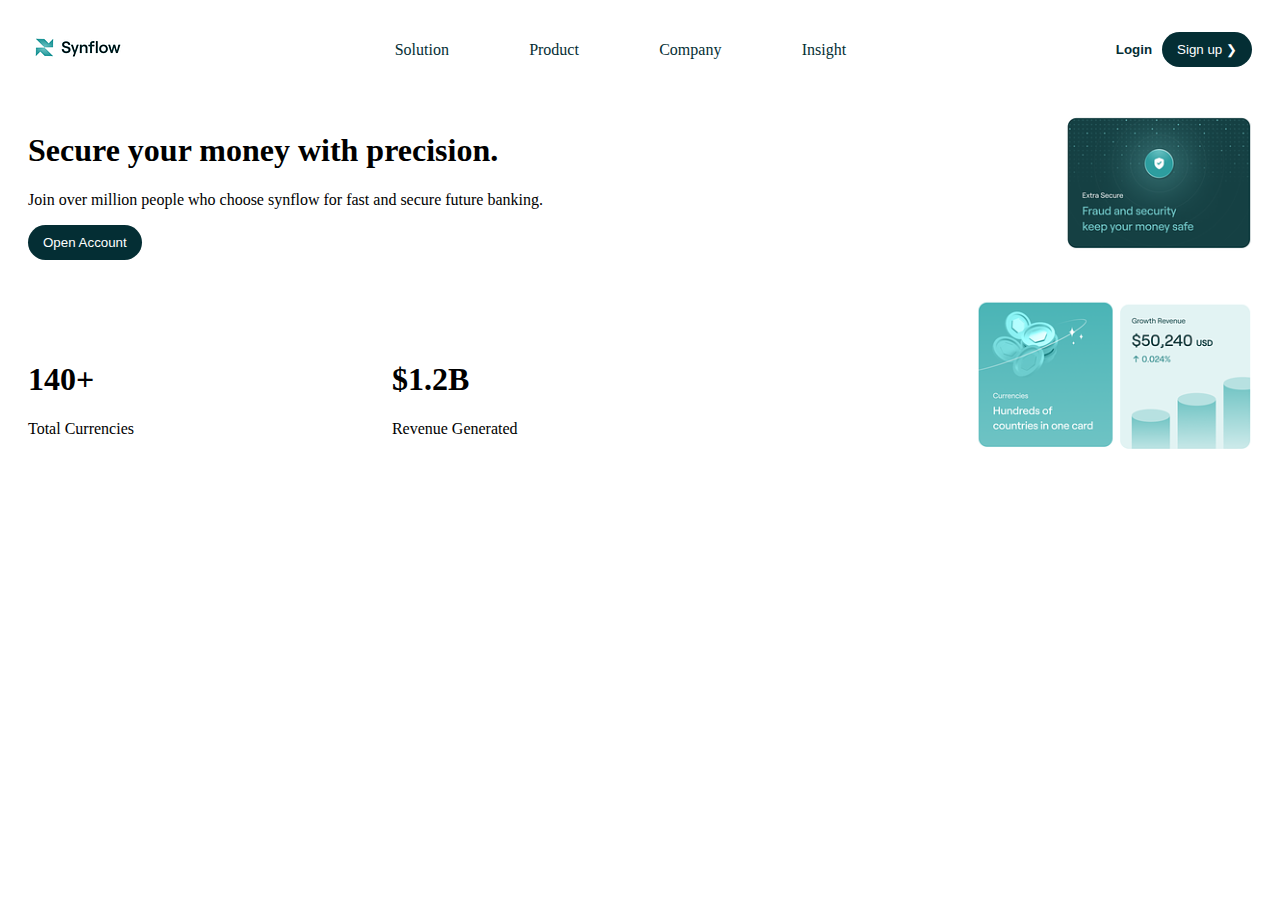
==== Assignment 2 Landing page/index.html @ 468a83ae "landing page basic" ====
<!DOCTYPE html>
<html lang="en">

<head>
    <meta charset="UTF-8">
    <meta name="viewport" content="width=device-width, initial-scale=1.0">
    <title>Document</title>
</head>
<style>

    body{
        padding: 20px;
    }
    header {
        display: flex;
        align-items: center;
        justify-content: space-between;
    }

    nav {
        display: flex;
        width: 50%;
        justify-content: space-evenly;
    }

    nav a {
        text-decoration: none;
        color: #042E34;
    }

    button {
        color: #042E34;
    }

    .filledButton {
        border: none;
        background-color: #042E34;
        color: white;
        padding: 10px 15px;
        border-radius: 30px;
    }

    .textButton {
        border: none;
        background-color: white;
        font-weight: bold;
    }

    .container {
        display: flex;
        justify-content: space-between;
        align-items: center;
        margin-top: 40px;
    }

    .box1 {
        width: 50%;
    }

    .box2 {
        width: 40%;
        max-width: 500px;
    }
    .imgDiv{
        width: 50%;
        text-align: right;
    }
</style>

<body>
    <header>
        <img src="logo.png" alt="">
        <nav>
            <a href="">Solution</a>
            <a href="">Product</a>
            <a href="">Company</a>
            <a href="">Insight</a>
        </nav>
        <div>
            <button class="textButton">Login</button>
            <button class="filledButton">Sign up &#10095</button>
        </div>
    </header>

    <div class="container">
        <div class="box1">
            <h1>Secure your money with precision.</h1>
            <p>Join over million people who choose synflow for fast and secure future banking.</p>
            <button class="filledButton">Open Account</button>
        </div>
        <div class="imgDiv">
            <img src="Picture1.png" alt="">
        </div>
    </div>

    <div class="container">
            <div class="container box2">
                <div>
                    <h1>140+</h1>
                    <p>Total Currencies</p>
                </div>
                <div>
                    <h1>$1.2B</h1>
                    <p>Revenue Generated</p>
                </div>
        </div>
        <div class="imgDiv">
            <img src="Picture2.png" alt="">
            <img src="Picture3.png" alt="">
        </div>
    </div>
</body>

</html>
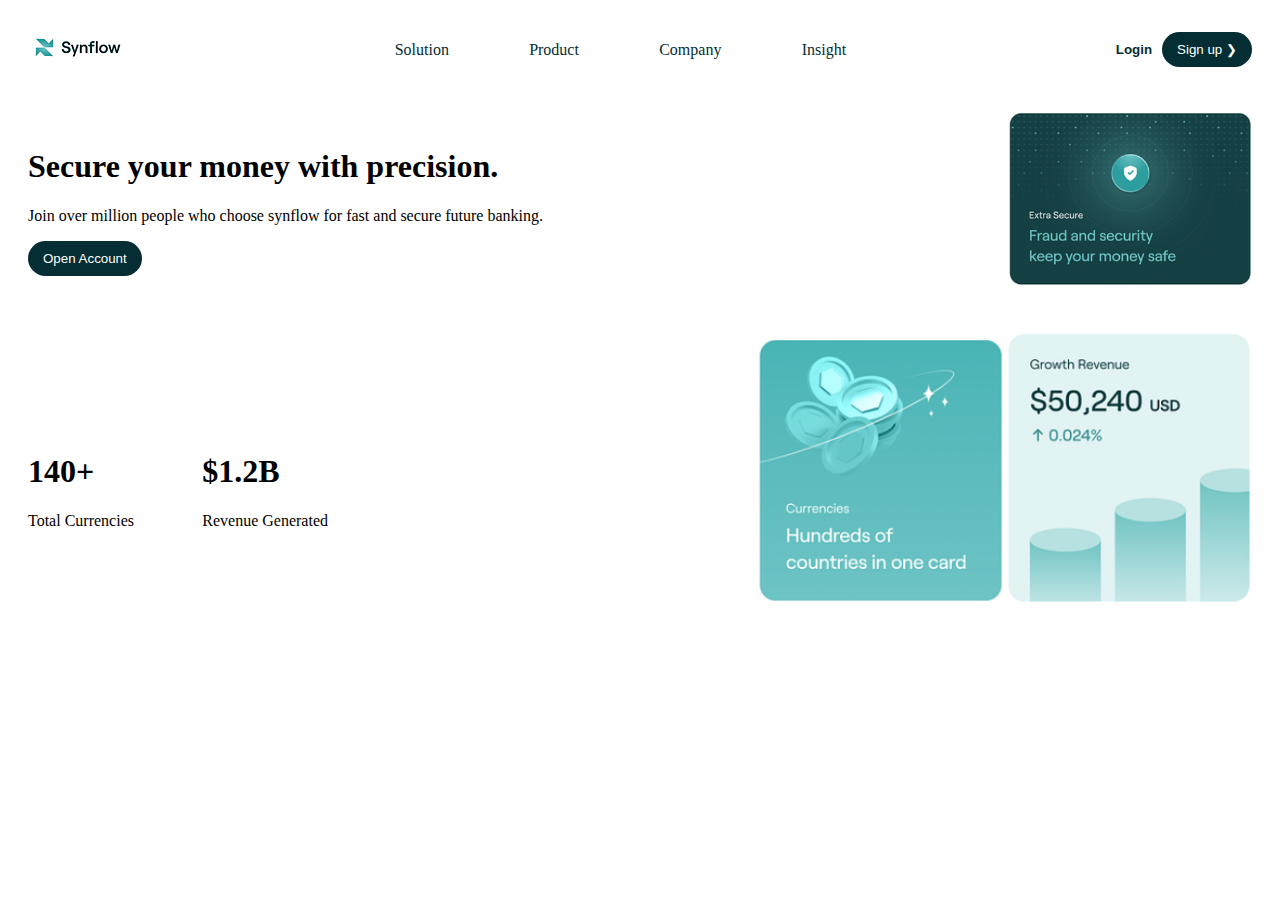
==== commit d6025115: "form practice" ====
--- a/Assignment 2 Landing page/index.html
+++ b/Assignment 2 Landing page/index.html
@@ -26,6 +26,13 @@
     nav a {
         text-decoration: none;
         color: #042E34;
+    }
+
+    nav a:hover{
+        /* transition: all 0.5s; */
+        transform: scale(1.1);
+        color: #042E34;
+        font-weight: bold;
     }
 
     button {
@@ -59,11 +66,14 @@
 
     .box2 {
         width: 40%;
-        max-width: 500px;
+        max-width: 300px;
     }
     .imgDiv{
         width: 50%;
         text-align: right;
+    }
+    .imgDiv img{
+        width: 40%;
     }
 </style>
 
